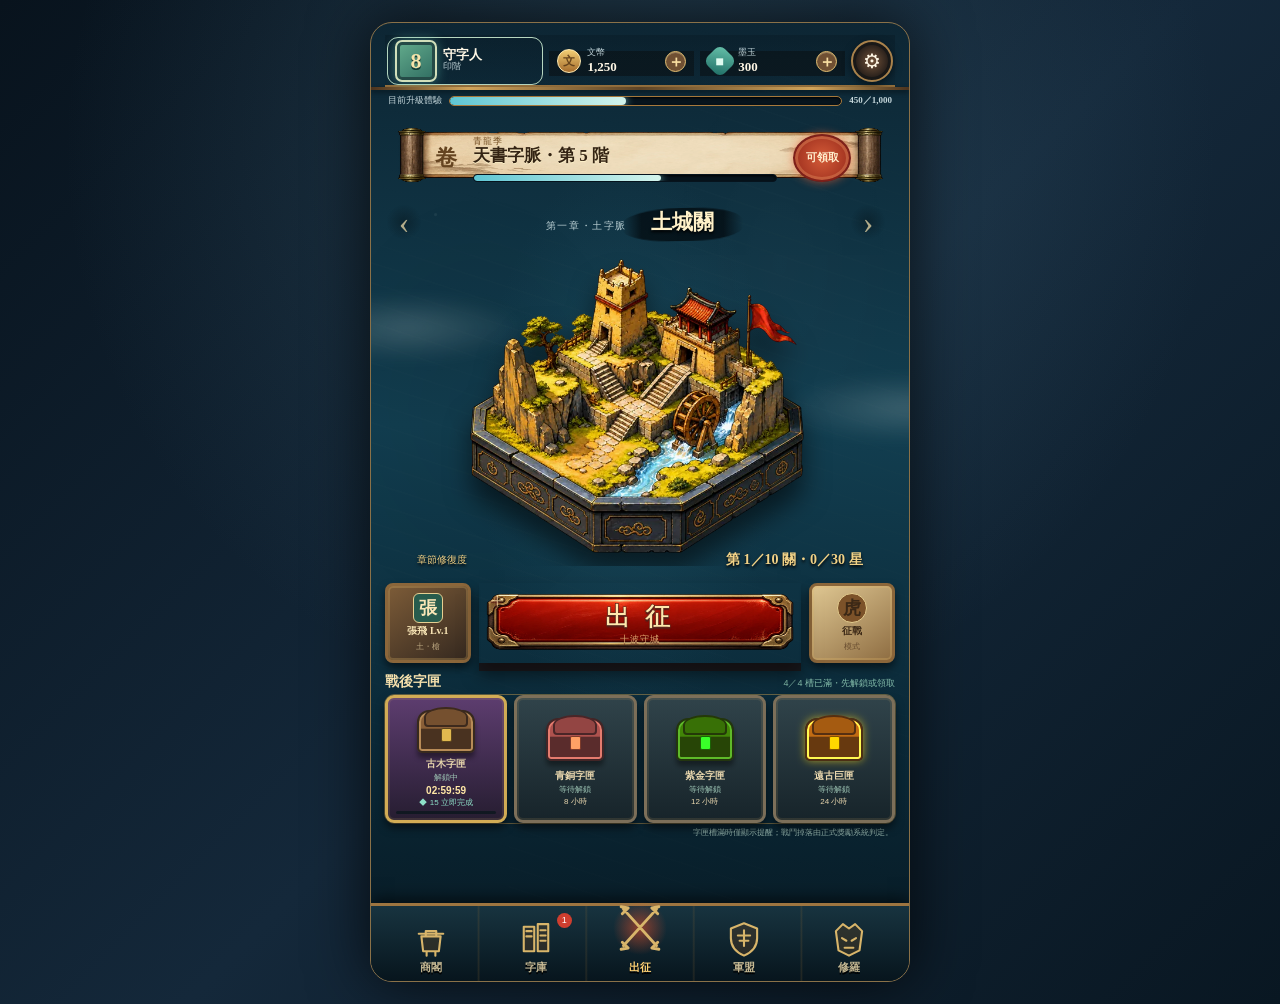
==== home-preview/index.html @ 7314c553 "feat: publish isolated mobile home preview" ====
<!doctype html>
<html lang="zh-Hant">
<head>
  <meta charset="utf-8">
  <meta name="viewport" content="width=device-width, initial-scale=1, viewport-fit=cover">
  <meta name="robots" content="noindex, nofollow, noarchive">
  <meta name="theme-color" content="#17293a">
  <meta name="description" content="《點墨成將》手機直式遊戲首頁互動原型">
  <title>點墨成將｜出征首頁</title>
  <link rel="stylesheet" href="styles.css">
</head>
<body>
  <main class="app-shell" aria-label="點墨成將遊戲首頁">
    <div class="ambient-cloud cloud-a" aria-hidden="true"></div>
    <div class="ambient-cloud cloud-b" aria-hidden="true"></div>

    <header class="topbar">
      <button class="level-seal" type="button" data-open="profile" aria-label="開啟守字人履歷">
        <span class="level-value">8</span>
        <span class="level-copy"><b>守字人</b><small>印階</small></span>
      </button>

      <button class="currency" type="button" data-open="coins" aria-label="查看文幣">
        <span class="currency-icon coin-icon">文</span>
        <span><small>文幣</small><b>1,250</b></span>
        <i>＋</i>
      </button>

      <button class="currency" type="button" data-open="jade" aria-label="查看墨玉">
        <span class="currency-icon jade-icon">◆</span>
        <span><small>墨玉</small><b id="jade-balance">300</b></span>
        <i>＋</i>
      </button>

      <button class="round-button" type="button" data-open="settings" aria-label="開啟系統選單"><span aria-hidden="true">⚙</span></button>
    </header>

    <section class="xp-row" aria-label="目前升級體驗">
      <span>目前升級體驗</span>
      <div class="xp-track"><i style="width:45%"></i></div>
      <b>450／1,000</b>
    </section>

    <button class="battle-pass" type="button" data-open="pass">
      <span class="scroll-mark">卷</span>
      <span class="pass-copy"><small>青龍季</small><b>天書字脈・第 5 階</b></span>
      <span class="pass-progress"><i style="width:62%"></i></span>
      <span class="claim-stamp">可領取</span>
    </button>

    <section class="stage-zone" aria-label="主線關卡選擇">
      <div class="stage-heading">
        <button class="stage-arrow" type="button" id="stage-prev" aria-label="上一章">‹</button>
        <div>
          <span id="chapter-kicker">第一章・土字脈</span>
          <h1 id="stage-name">土城關</h1>
        </div>
        <button class="stage-arrow" type="button" id="stage-next" aria-label="下一章">›</button>
      </div>

      <button class="diorama" id="stage-info" type="button" aria-label="查看土城關關卡情報">
        <span class="stage-lock" id="stage-lock" hidden>未解鎖</span>
        <span class="moon-glow" aria-hidden="true"></span>
        <span class="ink-sun" id="element-glyph" aria-hidden="true">土</span>
        <span class="mountain mountain-a" aria-hidden="true"></span>
        <span class="mountain mountain-b" aria-hidden="true"></span>
        <img class="diorama-art" id="stage-art" alt="" hidden>
        <span class="island" aria-hidden="true">
          <i class="island-top"></i>
          <i class="island-side"></i>
          <span class="castle">
            <i class="tower tower-left"></i>
            <i class="tower tower-right"></i>
            <i class="gatehouse"><em></em></i>
            <i class="flag"><em>城</em></i>
          </span>
          <span class="stage-feature" id="stage-feature">岳</span>
        </span>
        <span class="diorama-shadow" aria-hidden="true"></span>
      </button>

      <button class="stage-record" id="record-button" type="button" data-open="record">
        <span>章節修復度</span>
        <b id="stage-progress">第 1／10 關・0／30 星</b>
        <i>關卡情報</i>
      </button>
    </section>

    <section class="action-row" aria-label="出征操作">
      <button class="side-action deck-button" type="button" data-open="deck">
        <span class="hero-glyph" id="hero-glyph">張</span>
        <span><b id="hero-name">張飛 Lv.1</b><small id="hero-role">土・槍</small></span>
      </button>

      <button class="deploy-button" id="deploy-button" type="button">
        <span class="crossed-blades" aria-hidden="true">×</span>
        <b>出 征</b>
        <small>十波守城</small>
      </button>

      <button class="side-action mode-button" type="button" data-open="mode">
        <span class="tiger-mark">虎</span>
        <span><b id="mode-label">征戰</b><small>模式</small></span>
      </button>
    </section>

    <section class="reward-section" aria-labelledby="reward-title">
      <div class="section-title">
        <h2 id="reward-title">戰後字匣</h2>
        <span id="chest-capacity" role="status" aria-live="polite">4／4 槽・同時解鎖 1 匣</span>
      </div>
      <div class="chest-grid" id="chest-grid" aria-label="字匣解鎖佇列">
        <button class="chest-slot unlocking" type="button" data-chest-slot="0" aria-label="古木字匣，解鎖中">
          <span class="chest chest-wood"><i></i></span>
          <b>古木字匣</b>
          <small>解鎖中・3 小時</small>
        </button>
        <button class="chest-slot waiting" type="button" data-chest-slot="1" aria-label="青銅字匣，等待解鎖，需 8 小時">
          <span class="chest chest-bronze"><i></i></span>
          <b>青銅字匣</b>
          <small>等待解鎖・8 小時</small>
        </button>
        <button class="chest-slot waiting" type="button" data-chest-slot="2" aria-label="紫金字匣，等待解鎖，需 12 小時">
          <span class="chest chest-purple"><i></i></span>
          <b>紫金字匣</b>
          <small>等待解鎖・12 小時</small>
        </button>
        <button class="chest-slot waiting" type="button" data-chest-slot="3" aria-label="遠古巨匣，等待解鎖，需 24 小時">
          <span class="chest chest-ancient"><i></i></span>
          <b>遠古巨匣</b>
          <small>等待解鎖・24 小時</small>
        </button>
      </div>
      <p class="chest-rule-note">字匣槽滿時僅顯示提醒；戰鬥掉落由正式獎勵系統判定。</p>
    </section>

    <nav class="bottom-nav" aria-label="主要功能">
      <button type="button" data-tab="shop"><span class="nav-glyph" aria-hidden="true"><svg viewBox="0 0 48 48"><path d="M13 21h22l-2 17H15zM18 21v-6h12v6M10 18h28M19 38v5m10-5v5"/></svg></span><b>商閣</b></button>
      <button type="button" data-tab="collection"><span class="nav-glyph" aria-hidden="true"><svg viewBox="0 0 48 48"><path d="M10 10h12v28H10zM26 7h12v31H26zM13 15h6m-6 6h6m16-7h-6m6 6h-6m6 6h-6"/></svg></span><b>字庫</b><i>1</i></button>
      <button class="active" type="button" data-tab="home"><span class="nav-glyph" aria-hidden="true"><svg viewBox="0 0 48 48"><path d="M10 8l28 31M38 8L10 39M8 6l6 1-5 5m31-6l-6 1 5 5M8 42l6-1-5-5m31 6l-6-1 5-5"/></svg></span><b>出征</b></button>
      <button type="button" data-tab="clan"><span class="nav-glyph" aria-hidden="true"><svg viewBox="0 0 48 48"><path d="M24 6l15 6v11c0 10-6 16-15 20C15 39 9 33 9 23V12zM17 20h14M19 26h10M24 14v18"/></svg></span><b>軍盟</b></button>
      <button type="button" data-tab="trial"><span class="nav-glyph" aria-hidden="true"><svg viewBox="0 0 48 48"><path d="M9 15l8-8 7 5 7-5 8 8-3 22-12 6-12-6zM16 23l5 3m11-3l-5 3M19 34h10"/></svg></span><b>修羅</b></button>
    </nav>

    <div class="toast" id="toast" role="status" aria-live="polite"></div>
  </main>

  <div class="modal-backdrop" id="modal-backdrop" hidden>
    <section class="modal-sheet" role="dialog" aria-modal="true" aria-labelledby="modal-title">
      <button class="modal-close" id="modal-close" type="button" aria-label="關閉">×</button>
      <p class="modal-kicker" id="modal-kicker">章節情報</p>
      <h2 id="modal-title">土城關</h2>
      <div id="modal-content"></div>
      <button class="modal-primary" id="modal-primary" type="button">知道了</button>
    </section>
  </div>

  <script src="app.js"></script>
</body>
</html>
---- home-preview/styles.css ----
:root {
  color-scheme: dark;
  font-family: "Noto Serif TC", "Microsoft JhengHei", "PingFang TC", serif;
  --ink-950: #0c1720;
  --ink-900: #112434;
  --ink-800: #19384b;
  --ink-700: #24526a;
  --paper: #f1dfb6;
  --paper-deep: #d4b87c;
  --gold: #e5bd63;
  --gold-dark: #83602d;
  --cinnabar: #b5422d;
  --cinnabar-dark: #6f201b;
  --jade: #66b19d;
  --stage: #668d55;
  --stage-dark: #2f5945;
  --stage-glow: rgba(111, 181, 98, .38);
}

* { box-sizing: border-box; }

html, body { margin: 0; min-height: 100%; }

button { font: inherit; }

body {
  min-height: 100dvh;
  background:
    radial-gradient(circle at 50% 15%, rgba(69, 111, 133, .35), transparent 36rem),
    linear-gradient(135deg, #08131d, #14283a 52%, #091722);
  color: #fff7e5;
}

.app-shell {
  position: relative;
  width: min(100%, 540px);
  min-height: 100dvh;
  margin: 0 auto;
  padding: max(12px, env(safe-area-inset-top)) 14px calc(88px + env(safe-area-inset-bottom));
  overflow: hidden;
  isolation: isolate;
  background:
    linear-gradient(rgba(17, 40, 56, .92), rgba(19, 52, 67, .84) 38%, rgba(12, 29, 40, .96)),
    repeating-linear-gradient(135deg, transparent 0 22px, rgba(229, 189, 99, .025) 23px 24px);
  box-shadow: 0 0 60px #000b;
}

.app-shell::before {
  content: "";
  position: absolute;
  inset: 0;
  z-index: -2;
  opacity: .28;
  background-image: radial-gradient(circle, #d6e8e5 0 1px, transparent 1.6px);
  background-size: 36px 36px;
  mask-image: linear-gradient(to bottom, #000, transparent 72%);
}

.ambient-cloud {
  position: absolute;
  z-index: -1;
  width: 250px;
  height: 70px;
  border-radius: 50%;
  background: radial-gradient(ellipse, rgba(225, 239, 234, .2), transparent 68%);
  filter: blur(8px);
  animation: cloud-drift 9s ease-in-out infinite alternate;
  pointer-events: none;
}

.cloud-a { top: 270px; left: -90px; }
.cloud-b { top: 350px; right: -120px; animation-delay: -4s; }

.topbar {
  display: grid;
  grid-template-columns: 1.08fr 1fr 1fr 42px;
  gap: 6px;
  align-items: center;
}

.topbar button,
.battle-pass,
.stage-arrow,
.diorama,
.stage-record,
.side-action,
.deploy-button,
.chest-slot,
.bottom-nav button {
  border: 0;
  color: inherit;
  cursor: pointer;
  -webkit-tap-highlight-color: transparent;
}

.level-seal,
.currency {
  min-width: 0;
  height: 48px;
  padding: 4px 7px;
  border: 1px solid rgba(229, 189, 99, .35) !important;
  border-radius: 11px;
  display: flex;
  align-items: center;
  gap: 6px;
  background: linear-gradient(#203b4b, #0d202d);
  box-shadow: inset 0 1px #ffffff25, 0 3px 8px #0006;
}

.level-value {
  display: grid;
  place-items: center;
  width: 36px;
  height: 36px;
  flex: none;
  border: 2px solid #9ed5c3;
  border-radius: 7px;
  color: #fff3c5;
  font-size: 22px;
  font-weight: 900;
  background: linear-gradient(145deg, #4b9c8b, #1d5e5d);
  text-shadow: 0 2px #173c35;
  box-shadow: inset 0 0 0 2px #173f3d, 0 0 12px #61b5a677;
}

.level-copy,
.currency > span:not(.currency-icon) { min-width: 0; text-align: left; line-height: 1.05; }
.level-copy b, .currency b { display: block; font-size: 13px; white-space: nowrap; }
.level-copy small, .currency small { display: block; margin-bottom: 2px; color: #bdd0d5; font-size: 9px; }

.currency-icon {
  display: grid;
  place-items: center;
  width: 24px;
  height: 24px;
  flex: none;
  border-radius: 50%;
  font-size: 12px;
  font-weight: 900;
}

.coin-icon { color: #68451d; background: linear-gradient(#f2ce74, #a56c2c); border: 1px solid #ffeab1; }
.jade-icon { color: #dffbf0; background: linear-gradient(145deg, #69c4ad, #1c6b63); transform: rotate(45deg); border-radius: 7px; }
.currency i { margin-left: auto; color: #f8d682; font-style: normal; font-weight: 900; }

.round-button {
  width: 42px;
  height: 42px;
  border: 2px solid #a9824b !important;
  border-radius: 50%;
  color: #ead39b;
  background: linear-gradient(#3c3028, #191817);
  box-shadow: inset 0 0 0 3px #191817, 0 3px 8px #0008;
}

.xp-row {
  display: grid;
  grid-template-columns: auto 1fr auto;
  gap: 7px;
  align-items: center;
  margin: 6px 3px 8px;
  color: #c5d7db;
  font-size: 9px;
}

.xp-track,
.pass-progress {
  height: 8px;
  overflow: hidden;
  border: 1px solid #06131d;
  border-radius: 999px;
  background: #07141d;
  box-shadow: inset 0 1px 3px #000;
}

.xp-track i,
.pass-progress i {
  display: block;
  height: 100%;
  border-radius: inherit;
  background: linear-gradient(90deg, #5fc6d4, #d3f4ec);
  box-shadow: 0 0 8px #85dbe2;
}

.battle-pass {
  position: relative;
  width: 100%;
  height: 58px;
  padding: 8px 14px 8px 11px;
  display: grid;
  grid-template-columns: 35px 1fr 62px;
  grid-template-rows: 1fr 9px;
  gap: 3px 8px;
  align-items: center;
  border: 2px solid #7b5b2f;
  border-radius: 5px;
  color: #342414;
  text-align: left;
  background:
    linear-gradient(90deg, #b9985b14, transparent 40%, #8d562714),
    linear-gradient(#f5e5b8, #cfa96b);
  box-shadow: inset 0 0 0 2px #fff4c760, 0 5px 10px #0007;
}

.battle-pass::before,
.battle-pass::after {
  content: "";
  position: absolute;
  top: -6px;
  bottom: -6px;
  width: 9px;
  border: 2px solid #805b2f;
  border-radius: 5px;
  background: linear-gradient(90deg, #9a713f, #e0bd78, #6f4828);
}

.battle-pass::before { left: -4px; }
.battle-pass::after { right: -4px; }
.scroll-mark { grid-row: 1 / 3; font-size: 26px; font-weight: 900; }
.pass-copy { line-height: 1.05; }
.pass-copy small { display: block; color: #765226; font-size: 9px; letter-spacing: .12em; }
.pass-copy b { font-size: 16px; }
.pass-progress { grid-column: 2; width: 100%; }

.claim-stamp {
  grid-column: 3;
  grid-row: 1 / 3;
  display: grid;
  place-items: center;
  width: 54px;
  height: 42px;
  justify-self: end;
  border: 2px solid #7e2019;
  border-radius: 50%;
  color: #fff0cf;
  font-size: 11px;
  font-weight: 900;
  background: radial-gradient(circle, #d45b38, #932719);
  box-shadow: inset 0 0 0 3px #f0a26d55, 0 0 10px #e25e35aa;
  animation: breathe 1.6s ease-in-out infinite;
}

.stage-zone { padding-top: 12px; }

.stage-heading {
  position: relative;
  z-index: 3;
  display: grid;
  grid-template-columns: 46px 1fr 46px;
  align-items: center;
  text-align: center;
}

.stage-heading span {
  color: #b9ced2;
  font-family: "Microsoft JhengHei", sans-serif;
  font-size: 10px;
  letter-spacing: .16em;
}

.stage-heading h1 { margin: 1px 0 0; color: #fff0c8; font-size: 24px; text-shadow: 0 2px 3px #000; }

.stage-arrow {
  width: 38px;
  height: 38px;
  border: 1px solid #76919b;
  border-radius: 50%;
  color: #f2dba6;
  font-size: 32px;
  line-height: 1;
  background: #102532c9;
  box-shadow: inset 0 1px #ffffff24;
}

.diorama {
  position: relative;
  display: block;
  width: 100%;
  height: 292px;
  padding: 0;
  overflow: hidden;
  background: transparent;
  perspective: 700px;
}

.moon-glow {
  position: absolute;
  top: 25px;
  left: 50%;
  width: 220px;
  height: 190px;
  transform: translateX(-50%);
  border-radius: 50%;
  background: radial-gradient(circle, var(--stage-glow), transparent 67%);
  filter: blur(2px);
  transition: background .35s;
}

.ink-sun {
  position: absolute;
  z-index: 0;
  top: 41px;
  left: calc(50% - 108px);
  display: grid;
  place-items: center;
  width: 54px;
  height: 54px;
  border: 1px solid #f4deaa55;
  border-radius: 50%;
  color: #fff1c9;
  font-size: 26px;
  background: radial-gradient(circle, color-mix(in srgb, var(--stage), white 20%), var(--stage-dark));
  box-shadow: 0 0 20px var(--stage-glow), inset 0 0 12px #0007;
  transition: background .35s;
}

.mountain {
  position: absolute;
  top: 93px;
  width: 110px;
  height: 100px;
  opacity: .35;
  background: linear-gradient(135deg, #b5c5bd, #305264 60%);
  clip-path: polygon(0 100%, 32% 34%, 48% 59%, 65% 0, 100% 100%);
}
.mountain-a { left: 12px; }
.mountain-b { right: 8px; transform: scaleX(-1); }

.island {
  position: absolute;
  z-index: 2;
  top: 80px;
  left: 50%;
  width: 290px;
  height: 180px;
  transform: translateX(-50%) rotateX(4deg);
  filter: drop-shadow(0 20px 15px #0008);
  transition: filter .35s;
}

.island-top,
.island-side {
  position: absolute;
  inset: 25px 8px 35px;
  display: block;
  clip-path: polygon(15% 25%, 42% 4%, 82% 18%, 100% 48%, 80% 81%, 42% 100%, 4% 73%, 0 42%);
}

.island-top {
  z-index: 2;
  background:
    radial-gradient(circle at 65% 35%, #e4d098 0 6%, transparent 7%),
    radial-gradient(circle at 37% 58%, #d7c68c 0 10%, transparent 11%),
    linear-gradient(145deg, color-mix(in srgb, var(--stage), #d1c17f 45%), var(--stage-dark));
  box-shadow: inset 0 0 0 3px #f5dfaa33;
  transition: background .35s;
}

.island-side {
  z-index: 1;
  top: 44px;
  transform: translateY(25px);
  background: linear-gradient(#4d5146, #151f26 70%);
  box-shadow: inset 0 -10px 18px #0008;
}

.castle {
  position: absolute;
  z-index: 4;
  top: 52px;
  left: 50%;
  width: 126px;
  height: 90px;
  transform: translateX(-50%);
}

.tower,
.gatehouse {
  position: absolute;
  bottom: 8px;
  width: 34px;
  height: 55px;
  border: 2px solid #313b37;
  background: linear-gradient(90deg, #968d72, #c9bd96 55%, #706d5d);
  box-shadow: 0 4px 5px #0007;
}

.tower::before,
.gatehouse::before {
  content: "";
  position: absolute;
  left: -6px;
  right: -6px;
  top: -12px;
  height: 16px;
  clip-path: polygon(0 65%, 10% 65%, 10% 28%, 26% 28%, 26% 62%, 42% 62%, 42% 20%, 58% 20%, 58% 62%, 74% 62%, 74% 28%, 90% 28%, 90% 65%, 100% 65%, 100% 100%, 0 100%);
  background: #77705c;
  border-bottom: 2px solid #383b34;
}

.tower-left { left: 2px; }
.tower-right { right: 2px; }
.gatehouse { left: 42px; width: 44px; height: 45px; }
.gatehouse em { position: absolute; left: 14px; bottom: 0; width: 15px; height: 22px; border-radius: 9px 9px 0 0; background: #27302d; }

.flag {
  position: absolute;
  z-index: 5;
  top: 0;
  right: 8px;
  width: 3px;
  height: 58px;
  background: #40291d;
}

.flag em {
  position: absolute;
  top: 3px;
  left: 3px;
  display: grid;
  place-items: center;
  width: 39px;
  height: 26px;
  clip-path: polygon(0 0, 100% 12%, 84% 50%, 100% 88%, 0 100%);
  color: #ffe3af;
  font-size: 13px;
  font-style: normal;
  font-weight: 900;
  background: #a52f25;
  animation: flag-wave 2.2s ease-in-out infinite alternate;
  transform-origin: left center;
}

.stage-feature {
  position: absolute;
  z-index: 5;
  left: 44px;
  bottom: 36px;
  display: grid;
  place-items: center;
  width: 42px;
  height: 42px;
  border: 2px solid #e8d7a744;
  border-radius: 50%;
  color: #fff3cd;
  font-size: 20px;
  font-weight: 900;
  background: var(--stage-dark);
  box-shadow: 0 0 16px var(--stage-glow);
}

.diorama-shadow {
  position: absolute;
  z-index: 1;
  bottom: 20px;
  left: 50%;
  width: 250px;
  height: 40px;
  transform: translateX(-50%);
  border-radius: 50%;
  background: #02090d88;
  filter: blur(8px);
}

.stage-lock {
  position: absolute;
  z-index: 8;
  top: 48px;
  right: 22px;
  padding: 5px 10px;
  border: 1px solid #df9e72;
  border-radius: 999px;
  color: #ffe3ca;
  font-size: 10px;
  font-weight: 900;
  background: #5e241fcf;
}

.stage-record {
  position: relative;
  z-index: 4;
  width: 82%;
  min-height: 43px;
  margin: -25px auto 0;
  padding: 5px 12px;
  display: grid;
  grid-template-columns: auto auto;
  align-items: center;
  border: 1px solid #876a42;
  border-radius: 8px;
  color: #f7e2b0;
  background: linear-gradient(#243f4c, #112630);
  box-shadow: inset 0 1px #ffffff22, 0 4px 8px #0008;
}

.stage-record span { color: #a9c1c8; font-size: 9px; text-align: left; }
.stage-record b { font-size: 14px; text-align: right; }
.stage-record i { grid-column: 1 / 3; color: #d9b568; font-size: 9px; font-style: normal; }

.action-row {
  display: grid;
  grid-template-columns: 82px 1fr 82px;
  gap: 8px;
  align-items: stretch;
  margin-top: 12px;
}

.side-action {
  min-width: 0;
  min-height: 70px;
  padding: 6px;
  display: flex;
  flex-direction: column;
  align-items: center;
  justify-content: center;
  gap: 3px;
  border: 2px solid #8b663a;
  border-radius: 8px;
  color: #f9e6b6;
  background: linear-gradient(145deg, #634a2e, #201b18);
  box-shadow: inset 0 0 0 2px #e7bd6840, 0 5px 8px #0008;
}

.side-action > span:last-child { min-width: 0; line-height: 1.05; }
.side-action b { display: block; max-width: 72px; overflow: hidden; font-size: 10px; text-overflow: ellipsis; white-space: nowrap; }
.side-action small { color: #bea982; font-size: 8px; }
.hero-glyph, .tiger-mark { display: grid; place-items: center; width: 30px; height: 30px; border: 1px solid #e6cf91; border-radius: 6px; background: #285c4d; font-size: 18px; font-weight: 900; }
.tiger-mark { border-radius: 50%; background: #7c5229; }

.deploy-button {
  position: relative;
  min-height: 72px;
  border: 3px solid #8a351f;
  border-radius: 13px;
  color: #ffe3a1;
  background:
    radial-gradient(circle at 50% 20%, #e87448, transparent 42%),
    linear-gradient(#bd4d34, #84281f);
  box-shadow: inset 0 0 0 2px #f0b16e, inset 0 -8px #691d19, 0 7px 0 #401a17, 0 9px 13px #0009;
  text-shadow: 0 2px 1px #581b16;
  transition: transform .08s, box-shadow .08s;
}

.deploy-button:active { transform: translateY(5px); box-shadow: inset 0 0 0 2px #f0b16e, inset 0 -4px #691d19, 0 2px 0 #401a17; }
.deploy-button b { display: block; font-size: 24px; letter-spacing: .18em; }
.deploy-button small { display: block; color: #ffd18a; font-size: 9px; letter-spacing: .12em; }
.crossed-blades { position: absolute; top: 5px; left: 12px; color: #ffe6b3aa; font-size: 22px; transform: rotate(45deg); }

.reward-section { margin-top: 14px; }
.section-title { display: flex; align-items: baseline; justify-content: space-between; margin-bottom: 7px; }
.section-title h2 { margin: 0; color: #f5e0ac; font-size: 14px; }
.section-title span { color: #82baa8; font-family: "Microsoft JhengHei", sans-serif; font-size: 9px; }

.chest-grid { display: grid; grid-template-columns: repeat(4, 1fr); gap: 7px; }

.chest-slot {
  position: relative;
  min-width: 0;
  min-height: 104px;
  padding: 8px 3px 6px;
  overflow: hidden;
  border: 2px solid #66523b;
  border-radius: 9px;
  color: #e9d7ae;
  background: linear-gradient(#25343a, #121c21);
  box-shadow: inset 0 0 0 2px #ffffff0a, 0 3px 8px #0008;
}

.chest-slot.ready { border-color: #4a9672; background: linear-gradient(#295d47, #173228); }
.chest-slot.unlocking { border-color: #d2ac55; background: linear-gradient(#5d3d6f, #261d31); }
.chest-slot.waiting { border-color: #786650; background: linear-gradient(#303d43, #171f24); }
.chest-slot.empty { background: linear-gradient(#443a31, #1a1816); }
.chest-slot b, .chest-slot small { display: block; overflow: hidden; text-overflow: ellipsis; white-space: nowrap; }
.chest-slot b { margin-top: 4px; font-size: 10px; }
.chest-slot small { margin-top: 2px; color: #9fc7b6; font-size: 8px; }
.chest-slot:focus-visible { outline: 3px solid #fff0a7; outline-offset: 2px; }

.chest-state { line-height: 1.2; }
.chest-duration,
.chest-action,
.chest-countdown,
.chest-cost {
  display: block;
  margin-top: 2px;
  overflow: hidden;
  font-family: "Microsoft JhengHei", sans-serif;
  font-size: 8px;
  line-height: 1.15;
  text-overflow: ellipsis;
  white-space: nowrap;
}
.chest-countdown { color: #ffe7a6; font-size: 10px; font-variant-numeric: tabular-nums; font-weight: 900; }
.chest-cost { color: #8ee0c8; }
.chest-action { color: #ffe08b; font-weight: 900; }
.chest-timer-track { display: block; height: 3px; margin: 4px 5px 0; overflow: hidden; border-radius: 99px; background: #08151bb8; }
.chest-timer-track i { display: block; height: 100%; border-radius: inherit; background: linear-gradient(90deg, #6fbba2, #f0c96e); }
.chest-rule-note { margin: 5px 2px 0; color: #91afa7; font: 8px/1.35 "Microsoft JhengHei", sans-serif; text-align: right; }
.chest-grid.is-full { border-radius: 10px; box-shadow: 0 0 0 1px rgba(225, 173, 82, .42); }

.chest {
  position: relative;
  display: block;
  width: 47px;
  height: 35px;
  margin: 4px auto 8px;
  border: 2px solid #37291e;
  border-radius: 12px 12px 5px 5px;
  background: linear-gradient(#8a5f37 0 42%, #493220 43%);
  box-shadow: inset 0 0 0 2px #b78b57, 0 5px 5px #0006;
}
.chest::before { content: ""; position: absolute; left: 5px; right: 5px; top: -5px; height: 16px; border: 2px solid #3d2a1d; border-radius: 50% 50% 4px 4px; background: #75502f; }
.chest i { position: absolute; z-index: 2; left: 18px; top: 13px; width: 11px; height: 14px; border: 1px solid #5d461e; border-radius: 2px; background: #e1b94f; }
.chest-bronze { filter: hue-rotate(326deg) saturate(1.3); }
.chest-purple { filter: hue-rotate(62deg) saturate(1.75) brightness(1.08); }
.chest-ancient { filter: sepia(.25) saturate(2.15) brightness(1.12); box-shadow: inset 0 0 0 2px #ecd58a, 0 0 9px #dfbd6199; }
.ready .chest { animation: chest-bob 2s ease-in-out infinite; }
.empty-rune { display: grid; place-items: center; width: 48px; height: 48px; margin: 0 auto 3px; border: 1px dashed #655e51; border-radius: 10px; color: #756f64; font-size: 22px; }

.bottom-nav {
  position: absolute;
  z-index: 20;
  left: 0;
  right: 0;
  bottom: 0;
  height: calc(72px + env(safe-area-inset-bottom));
  padding: 5px 8px env(safe-area-inset-bottom);
  display: grid;
  grid-template-columns: repeat(5, 1fr);
  border-top: 2px solid #8a6838;
  background: linear-gradient(#152a35f5, #09151efc);
  box-shadow: 0 -4px 15px #0009;
}

.bottom-nav button { position: relative; min-width: 0; padding: 4px 2px; color: #c5b994; background: transparent; }
.bottom-nav span { display: grid; place-items: center; width: 30px; height: 30px; margin: 0 auto 2px; border: 1px solid #6d644f; border-radius: 50%; font-size: 15px; font-weight: 900; }
.bottom-nav b { display: block; font-size: 10px; }
.bottom-nav button.active { color: #ffd274; }
.bottom-nav button.active span { transform: translateY(-8px) scale(1.25); border-color: #edbb59; background: #8e2f22; box-shadow: 0 0 18px #df583c; }
.bottom-nav i { position: absolute; top: 2px; right: 16px; display: grid; place-items: center; width: 15px; height: 15px; border-radius: 50%; color: white; font: 9px/1 sans-serif; background: #ce3e2f; }

.toast {
  position: fixed;
  z-index: 50;
  left: 50%;
  bottom: 92px;
  width: min(calc(100% - 40px), 420px);
  padding: 10px 15px;
  border: 1px solid #b49154;
  border-radius: 999px;
  opacity: 0;
  color: #fff2d0;
  text-align: center;
  font-family: "Microsoft JhengHei", sans-serif;
  font-size: 12px;
  background: #0c1a22ed;
  box-shadow: 0 6px 18px #0009;
  pointer-events: none;
  transform: translate(-50%, 10px);
  transition: opacity .18s, transform .18s;
}
.toast.show { opacity: 1; transform: translate(-50%, 0); }

.modal-backdrop {
  position: fixed;
  z-index: 100;
  inset: 0;
  display: flex;
  align-items: flex-end;
  justify-content: center;
  padding: 18px;
  background: #02080dbd;
  backdrop-filter: blur(5px);
}
.modal-backdrop[hidden] { display: none; }

.modal-sheet {
  position: relative;
  width: min(100%, 510px);
  max-height: 82dvh;
  padding: 22px 20px 18px;
  overflow: auto;
  border: 2px solid #8e6b3d;
  border-radius: 20px 20px 12px 12px;
  color: #302315;
  background:
    linear-gradient(90deg, transparent, #ffffff24 48%, transparent),
    linear-gradient(#f3dfae, #c9a86c);
  box-shadow: inset 0 0 0 3px #fff0c75e, 0 15px 40px #000d;
}
.modal-close { position: absolute; top: 10px; right: 12px; width: 34px; height: 34px; border: 1px solid #8b6338; border-radius: 50%; color: #51361f; font-size: 22px; background: #e1c68e; cursor: pointer; }
.modal-kicker { margin: 0 0 2px; color: #8a2d24; font-size: 10px; font-weight: 900; letter-spacing: .16em; }
.modal-sheet h2 { margin: 0 0 14px; font-size: 26px; }
.modal-sheet p { font-family: "Microsoft JhengHei", sans-serif; font-size: 13px; line-height: 1.65; }
.modal-sheet ul { margin: 10px 0 16px; padding-left: 20px; font-family: "Microsoft JhengHei", sans-serif; font-size: 13px; line-height: 1.8; }
.info-grid { display: grid; grid-template-columns: repeat(2, 1fr); gap: 8px; }
.info-card { padding: 10px; border: 1px solid #896838; border-radius: 8px; background: #fff5dc70; }
.info-card small, .info-card b { display: block; }
.info-card small { color: #785c39; font-size: 9px; }
.info-card b { margin-top: 3px; font-size: 14px; }
.mode-list, .deck-list { display: grid; gap: 8px; }
.mode-option, .deck-option { width: 100%; padding: 11px; border: 1px solid #876331; border-radius: 8px; color: #352516; text-align: left; background: #fff5d5a3; cursor: pointer; }
.mode-option b, .deck-option b { display: block; }
.mode-option small, .deck-option small { color: #765c3b; }
.mode-option[disabled] { opacity: .5; cursor: not-allowed; }
.modal-primary { width: 100%; min-height: 44px; margin-top: 14px; border: 2px solid #71231b; border-radius: 9px; color: #fff0cb; font-weight: 900; background: linear-gradient(#bc4d34, #81271e); box-shadow: inset 0 0 0 2px #e89d68; cursor: pointer; }

@keyframes breathe { 50% { transform: scale(1.05); box-shadow: inset 0 0 0 3px #f0a26d88, 0 0 16px #e25e35dd; } }
@keyframes chest-bob { 50% { transform: translateY(-4px); } }
@keyframes cloud-drift { to { transform: translateX(36px) scale(1.1); } }
@keyframes flag-wave { to { transform: skewY(4deg) scaleX(.92); } }

@media (max-width: 390px) {
  .app-shell { padding-left: 9px; padding-right: 9px; }
  .topbar { grid-template-columns: 1fr 1fr 1fr 38px; gap: 4px; }
  .level-copy { display: none; }
  .level-seal { justify-content: center; }
  .currency { padding-inline: 5px; }
  .currency-icon { display: none; }
  .diorama { height: 270px; }
  .island { transform: translateX(-50%) scale(.9); }
  .stage-record { margin-top: -30px; }
}

@media (min-width: 541px) {
  body { padding: 22px 0; }
  .app-shell { min-height: 960px; border: 1px solid #8a7148; border-radius: 22px; }
}

@media (prefers-reduced-motion: reduce) {
  *, *::before, *::after { animation-duration: .01ms !important; animation-iteration-count: 1 !important; scroll-behavior: auto !important; }
}

/* v0.3：依首頁模擬圖重建的材質化元件層 */
.app-shell {
  background:
    radial-gradient(ellipse at 48% 44%, rgba(41, 104, 123, .28), transparent 38%),
    radial-gradient(circle at 12% 20%, rgba(204, 225, 216, .07) 0 1px, transparent 2px),
    radial-gradient(circle at 78% 64%, rgba(0, 0, 0, .16) 0 2px, transparent 3px),
    linear-gradient(180deg, #0d2634 0%, #123e50 42%, #0b2a39 72%, #071923 100%);
}

.app-shell::before {
  opacity: .38;
  background:
    repeating-linear-gradient(18deg, transparent 0 17px, rgba(226, 210, 169, .025) 18px 19px),
    radial-gradient(ellipse at 20% 40%, rgba(0, 0, 0, .16), transparent 27%),
    radial-gradient(ellipse at 76% 25%, rgba(255, 255, 255, .04), transparent 24%);
  background-size: auto;
  mask-image: none;
}

.topbar {
  position: relative;
  padding: 2px 2px 0;
  border-bottom: 2px solid #9b7540;
  background: linear-gradient(180deg, rgba(7, 20, 29, .32), rgba(6, 19, 28, .08));
}

.topbar::after {
  content: "";
  position: absolute;
  left: -14px;
  right: -14px;
  bottom: -5px;
  height: 3px;
  background: linear-gradient(90deg, #4a331e, #d0a35a 18%, #5d4427 50%, #d0a35a 82%, #4a331e);
  box-shadow: 0 2px 5px #0008;
}

.level-seal {
  border-color: #b7d7c0 !important;
  background: transparent;
  box-shadow: none;
}

.level-value {
  width: 42px;
  height: 42px;
  border: 2px solid #d1dfba;
  color: #f6e4aa;
  background: linear-gradient(145deg, #64ad8d, #2f6c61);
  box-shadow: inset 0 0 0 3px #254b47, 0 0 12px #62c7b477;
}

.currency {
  border-color: transparent !important;
  border-radius: 4px;
  background: linear-gradient(180deg, transparent 0 28%, rgba(9, 17, 21, .62) 29% 82%, transparent 83%);
  box-shadow: none;
}

.currency i {
  display: grid;
  place-items: center;
  width: 21px;
  height: 21px;
  border: 1px solid #e2be72;
  border-radius: 50%;
  color: #f9dea1;
  background: #705033;
  box-shadow: inset 0 1px #fff4c84d;
}

.round-button { font-size: 20px; background: radial-gradient(circle, #73533a, #241d19 65%); }

.xp-row { margin-top: 7px; }
.xp-track { height: 10px; border-color: #a87a3c; }

.battle-pass {
  width: calc(100% - 8px);
  height: 82px;
  margin-inline: auto;
  padding: 17px 40px 14px 46px;
  grid-template-columns: 30px 1fr 66px;
  grid-template-rows: 1fr 10px;
  border: 0;
  border-radius: 0;
  background: url("assets/ui/home/pass_scroll_empty_v2.webp") center / 100% 100% no-repeat;
  box-shadow: none;
}

.battle-pass::before,
.battle-pass::after { display: none; }
.scroll-mark { color: #654421; font-size: 22px; }
.pass-copy b { font-size: 17px; text-shadow: 0 1px #fff3cb; }
.claim-stamp { width: 58px; height: 48px; }

.stage-zone { padding-top: 4px; }
.stage-heading { margin-top: 2px; }
.stage-heading h1 {
  position: relative;
  display: inline-block;
  padding: 4px 20px 5px;
  color: #fff1c8;
  font-size: 21px;
}
.stage-heading h1::before {
  content: "";
  position: absolute;
  z-index: -1;
  inset: 4px -9px 0;
  border-radius: 48% 40% 42% 38%;
  background: linear-gradient(90deg, transparent, rgba(4, 15, 21, .86) 16% 84%, transparent);
  filter: blur(.3px);
  transform: rotate(-1deg);
}

.stage-arrow {
  border-color: transparent;
  opacity: .72;
  background: radial-gradient(circle, rgba(8, 25, 33, .78), transparent 68%);
  box-shadow: none;
}

.diorama { height: 325px; }
.diorama-art {
  position: absolute;
  z-index: 4;
  top: 50%;
  left: 50%;
  width: min(118%, 540px);
  height: auto;
  object-fit: contain;
  transform: translate(-50%, -50%);
  filter: drop-shadow(0 18px 13px rgba(0, 0, 0, .55));
}
.diorama.has-stage-art .island,
.diorama.has-stage-art .mountain,
.diorama.has-stage-art .moon-glow,
.diorama.has-stage-art .ink-sun,
.diorama.has-stage-art .diorama-shadow { display: none; }

.stage-record {
  width: 92%;
  min-height: 32px;
  margin-top: -22px;
  padding: 2px 12px;
  border: 0;
  color: #f1d287;
  background: transparent;
  box-shadow: none;
  text-shadow: 0 2px 3px #000;
}
.stage-record span { color: #f1d287; font-size: 10px; }
.stage-record b { font-size: 14px; }
.stage-record i { display: none; }

.action-row { grid-template-columns: 86px 1fr 86px; margin-top: 7px; }
.side-action { min-height: 78px; border-width: 3px; }
.deck-button { background: linear-gradient(145deg, #7d5c38, #34281f); }
.mode-button { color: #3b2816; background: linear-gradient(145deg, #dfc792, #8e6d42); }
.mode-button small { color: #684d30; }

.deploy-button {
  min-height: 80px;
  border: 0;
  border-radius: 0;
  background: url("assets/ui/home/button_deploy_empty_v1.webp") center / 100% 100% no-repeat;
  box-shadow: 0 8px 0 rgba(28, 11, 9, .6), 0 11px 16px #0008;
}
.deploy-button:active { transform: translateY(5px); box-shadow: 0 3px 0 rgba(28, 11, 9, .6), 0 6px 10px #0007; }
.deploy-button b { font-size: 25px; color: #ffe7ad; -webkit-text-stroke: .5px #3e170f; }
.deploy-button small { opacity: .8; }

.section-title { margin-bottom: 4px; }
.reward-section { margin-top: 10px; }
.chest-slot { min-height: 126px; border-width: 3px; box-shadow: inset 0 0 0 2px #d2a96822, 0 5px 8px #0008; }
.chest-slot.ready { border-color: #b49555; background: linear-gradient(#30674e, #142f27); }
.chest-slot.unlocking { border-color: #d2ac55; background: linear-gradient(#5d3d6f, #261d31); }
.chest-slot.waiting { border-color: #7c6f59; background: linear-gradient(#30434a, #17242a); }
.chest-slot.empty { background: linear-gradient(#443a31, #1a1816); }
.chest { width: 58px; height: 43px; }
.chest i { left: 22px; top: 16px; }
.chest-slot.unlocking .chest { margin-bottom: 4px; }

.bottom-nav {
  height: calc(78px + env(safe-area-inset-bottom));
  border-top: 3px solid #9e7540;
  background:
    linear-gradient(90deg, transparent 19.7%, #8c693533 20%, transparent 20.3% 39.7%, #8c693533 40%, transparent 40.3% 59.7%, #8c693533 60%, transparent 60.3% 79.7%, #8c693533 80%, transparent 80.3%),
    linear-gradient(#183440fa, #07151dfd);
}
.bottom-nav span.nav-glyph {
  width: 42px;
  height: 42px;
  border: 0;
  border-radius: 0;
  color: #d8b56a;
  background: transparent;
}
.nav-glyph svg { width: 100%; height: 100%; fill: rgba(96, 67, 33, .35); stroke: currentColor; stroke-width: 2.4; stroke-linecap: round; stroke-linejoin: round; }
.bottom-nav button.active span.nav-glyph {
  transform: translateY(-11px) scale(1.35);
  border: 0;
  background: radial-gradient(circle, rgba(210, 76, 42, .64), transparent 67%);
  box-shadow: none;
}
.bottom-nav b { margin-top: -2px; font-size: 11px; text-shadow: 0 2px #000; }

@media (max-width: 390px) {
  .battle-pass { height: 76px; padding-inline: 39px; }
  .diorama { height: 294px; }
  .diorama-art { top: 50%; width: 118%; height: auto; }
  .action-row { grid-template-columns: 78px 1fr 78px; gap: 6px; }
  .deploy-button b { font-size: 22px; }
}
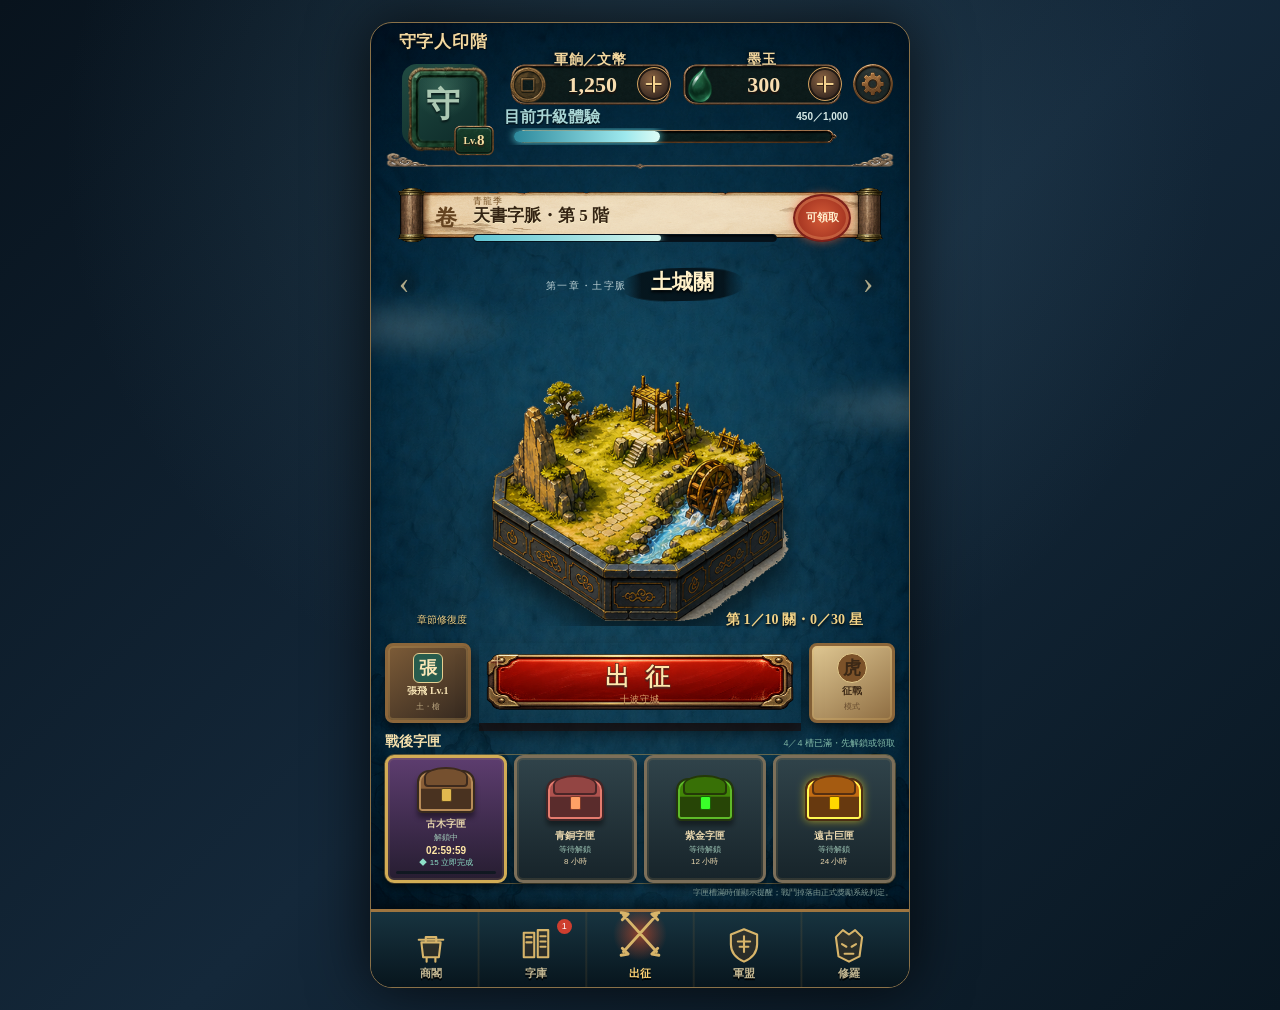
==== commit 5f9c704f: "feat: integrate P0 home HUD assets" ====
--- a/home-preview/index.html
+++ b/home-preview/index.html
@@ -3,7 +3,6 @@
 <head>
   <meta charset="utf-8">
   <meta name="viewport" content="width=device-width, initial-scale=1, viewport-fit=cover">
-  <meta name="robots" content="noindex, nofollow, noarchive">
   <meta name="theme-color" content="#17293a">
   <meta name="description" content="《點墨成將》手機直式遊戲首頁互動原型">
   <title>點墨成將｜出征首頁</title>
@@ -14,31 +13,37 @@
     <div class="ambient-cloud cloud-a" aria-hidden="true"></div>
     <div class="ambient-cloud cloud-b" aria-hidden="true"></div>
 
-    <header class="topbar">
-      <button class="level-seal" type="button" data-open="profile" aria-label="開啟守字人履歷">
-        <span class="level-value">8</span>
-        <span class="level-copy"><b>守字人</b><small>印階</small></span>
-      </button>
+    <section class="top-hud" aria-label="守字人資源與印階">
+      <header class="topbar">
+        <button class="level-seal" type="button" data-open="profile" aria-label="開啟守字人履歷">
+          <span class="level-copy"><b>守字人印階</b></span>
+          <span class="avatar-stack" aria-hidden="true">
+            <span class="portrait-layer" id="player-portrait"><span>守</span></span>
+            <span class="avatar-frame"></span>
+            <span class="level-value"><small>Lv.</small><b id="player-level">8</b></span>
+          </span>
+        </button>
 
-      <button class="currency" type="button" data-open="coins" aria-label="查看文幣">
-        <span class="currency-icon coin-icon">文</span>
-        <span><small>文幣</small><b>1,250</b></span>
-        <i>＋</i>
-      </button>
+        <button class="currency" type="button" data-open="coins" aria-label="查看軍餉文幣">
+          <span class="currency-icon coin-icon" aria-hidden="true"></span>
+          <span class="currency-value"><small>軍餉／文幣</small><b id="coin-balance">1,250</b></span>
+          <i aria-hidden="true"></i>
+        </button>
 
-      <button class="currency" type="button" data-open="jade" aria-label="查看墨玉">
-        <span class="currency-icon jade-icon">◆</span>
-        <span><small>墨玉</small><b id="jade-balance">300</b></span>
-        <i>＋</i>
-      </button>
+        <button class="currency" type="button" data-open="jade" aria-label="查看墨玉">
+          <span class="currency-icon jade-icon" aria-hidden="true"></span>
+          <span class="currency-value"><small>墨玉</small><b id="jade-balance">300</b></span>
+          <i aria-hidden="true"></i>
+        </button>
 
-      <button class="round-button" type="button" data-open="settings" aria-label="開啟系統選單"><span aria-hidden="true">⚙</span></button>
-    </header>
+        <button class="round-button" type="button" data-open="settings" aria-label="開啟系統選單"><span class="settings-icon" aria-hidden="true"></span></button>
+      </header>
 
-    <section class="xp-row" aria-label="目前升級體驗">
-      <span>目前升級體驗</span>
-      <div class="xp-track"><i style="width:45%"></i></div>
-      <b>450／1,000</b>
+      <div class="xp-row">
+        <span id="xp-label">目前升級體驗</span>
+        <div class="xp-track" id="xp-progress" role="progressbar" aria-labelledby="xp-label" aria-valuemin="0" aria-valuemax="1000" aria-valuenow="450"><i id="xp-fill" style="width:45%"></i></div>
+        <b class="xp-value"><span id="xp-current">450</span><span aria-hidden="true">／</span><span id="xp-target">1,000</span></b>
+      </div>
     </section>
 
     <button class="battle-pass" type="button" data-open="pass">
--- a/home-preview/styles.css
+++ b/home-preview/styles.css
@@ -39,9 +39,7 @@
   padding: max(12px, env(safe-area-inset-top)) 14px calc(88px + env(safe-area-inset-bottom));
   overflow: hidden;
   isolation: isolate;
-  background:
-    linear-gradient(rgba(17, 40, 56, .92), rgba(19, 52, 67, .84) 38%, rgba(12, 29, 40, .96)),
-    repeating-linear-gradient(135deg, transparent 0 22px, rgba(229, 189, 99, .025) 23px 24px);
+  background: #0c3045 url("assets/ui/home/home_bg_ink_paper_v001.png") center top / cover no-repeat;
   box-shadow: 0 0 60px #000b;
 }
 
@@ -50,10 +48,7 @@
   position: absolute;
   inset: 0;
   z-index: -2;
-  opacity: .28;
-  background-image: radial-gradient(circle, #d6e8e5 0 1px, transparent 1.6px);
-  background-size: 36px 36px;
-  mask-image: linear-gradient(to bottom, #000, transparent 72%);
+  background: linear-gradient(180deg, rgba(3, 16, 25, .18), transparent 32%, rgba(3, 16, 25, .12));
 }
 
 .ambient-cloud {
@@ -71,11 +66,35 @@
 .cloud-a { top: 270px; left: -90px; }
 .cloud-b { top: 350px; right: -120px; animation-delay: -4s; }
 
+.top-hud {
+  --avatar-column: clamp(76px, 22vw, 116px);
+  --hud-gap: clamp(3px, 1vw, 7px);
+  --settings-size: 44px;
+  position: relative;
+  min-height: clamp(116px, 26.3vw, 142px);
+  margin: -2px -4px 0;
+  padding: 0 4px;
+}
+
+.top-hud::after {
+  content: "";
+  position: absolute;
+  z-index: 0;
+  right: 0;
+  bottom: 0;
+  left: 0;
+  height: clamp(18px, 5.2vw, 28px);
+  background: url("assets/ui/home/hud_bottom_ornament_v001.png") center / 100% 100% no-repeat;
+  pointer-events: none;
+}
+
 .topbar {
-  display: grid;
-  grid-template-columns: 1.08fr 1fr 1fr 42px;
-  gap: 6px;
-  align-items: center;
+  position: relative;
+  z-index: 1;
+  display: grid;
+  grid-template-columns: var(--avatar-column) repeat(2, minmax(0, 1fr)) var(--settings-size);
+  gap: var(--hud-gap);
+  align-items: start;
 }
 
 .topbar button,
@@ -93,77 +112,273 @@
   -webkit-tap-highlight-color: transparent;
 }
 
-.level-seal,
-.currency {
+.level-seal {
   min-width: 0;
-  height: 48px;
-  padding: 4px 7px;
-  border: 1px solid rgba(229, 189, 99, .35) !important;
-  border-radius: 11px;
+  height: calc(clamp(72px, 18.5vw, 100px) + 22px);
+  padding: 0;
+  display: grid;
+  grid-template-rows: 22px 1fr;
+  justify-items: center;
+  overflow: visible;
+  background: transparent;
+}
+
+.level-copy {
+  min-width: 0;
+  color: #f3d89f;
+  line-height: 1;
+  text-align: center;
+  text-shadow: 0 2px 2px #071018, 0 0 5px #000;
+}
+
+.level-copy b {
+  display: block;
+  overflow: hidden;
+  font-size: clamp(12px, 3.3vw, 17px);
+  letter-spacing: .04em;
+  text-overflow: ellipsis;
+  white-space: nowrap;
+}
+
+.avatar-stack {
+  position: relative;
+  display: block;
+  width: clamp(72px, 18.5vw, 100px);
+  height: clamp(72px, 18.5vw, 100px);
+}
+
+.portrait-layer {
+  position: absolute;
+  inset: 9%;
+  z-index: 0;
+  display: grid;
+  place-items: center;
+  overflow: hidden;
+  border-radius: 18%;
+  color: #acc8b3;
+  background:
+    radial-gradient(circle at 50% 30%, rgba(120, 179, 148, .28), transparent 42%),
+    linear-gradient(145deg, #214b42, #0c2928);
+  font-size: clamp(23px, 6vw, 34px);
+  font-weight: 900;
+  text-shadow: 0 2px 2px #081919;
+}
+
+.avatar-frame {
+  position: absolute;
+  inset: 0;
+  z-index: 2;
+  background: url("assets/ui/home/hud_avatar_frame_v001.png") center / 100% 100% no-repeat;
+  pointer-events: none;
+}
+
+.level-value {
+  position: absolute;
+  z-index: 3;
+  right: -3px;
+  bottom: -2px;
+  width: clamp(36px, 9vw, 44px);
+  height: clamp(27px, 6.8vw, 33px);
   display: flex;
   align-items: center;
-  gap: 6px;
-  background: linear-gradient(#203b4b, #0d202d);
-  box-shadow: inset 0 1px #ffffff25, 0 3px 8px #0006;
-}
-
-.level-value {
+  justify-content: center;
+  color: #f7dfa1;
+  background: url("assets/ui/home/hud_level_badge_frame_v001.png") center / 100% 100% no-repeat;
+  font-variant-numeric: tabular-nums;
+  font-weight: 900;
+  line-height: 1;
+  text-shadow: 0 2px 1px #342112;
+}
+
+.level-value small { font-size: clamp(8px, 2vw, 10px); }
+.level-value b { font-size: clamp(12px, 3vw, 15px); }
+
+.currency {
+  --capsule-top: clamp(23px, 5.4vw, 29px);
+  --resource-icon: clamp(32px, 7.4vw, 40px);
+  --add-size: clamp(28px, 6.3vw, 34px);
+  --value-left: calc(var(--resource-icon) - 4px);
+  --value-right: calc(var(--add-size) - 2px);
+  position: relative;
+  min-width: 0;
+  height: clamp(62px, 13.7vw, 74px);
+  padding: var(--capsule-top) var(--value-right) 0 var(--value-left);
   display: grid;
   place-items: center;
-  width: 36px;
-  height: 36px;
-  flex: none;
-  border: 2px solid #9ed5c3;
-  border-radius: 7px;
-  color: #fff3c5;
-  font-size: 22px;
+  overflow: visible;
+  background: transparent;
+  font-variant-numeric: tabular-nums;
+}
+
+.currency::before {
+  content: "";
+  position: absolute;
+  z-index: 0;
+  top: var(--capsule-top);
+  right: 0;
+  bottom: 0;
+  left: 0;
+  background: url("assets/ui/home/hud_resource_capsule_v001.png") center / 100% 100% no-repeat;
+  pointer-events: none;
+}
+
+.currency > * { position: relative; z-index: 1; }
+
+.currency-value {
+  min-width: 0;
+  width: 100%;
+  line-height: 1;
+  text-align: center;
+}
+
+.currency small {
+  position: absolute;
+  top: calc(-1 * var(--capsule-top));
+  left: calc(-1 * var(--value-left));
+  width: calc(100% + var(--value-left) + var(--value-right));
+  color: #f3d89f;
+  font-size: clamp(10px, 2.6vw, 14px);
   font-weight: 900;
-  background: linear-gradient(145deg, #4b9c8b, #1d5e5d);
-  text-shadow: 0 2px #173c35;
-  box-shadow: inset 0 0 0 2px #173f3d, 0 0 12px #61b5a677;
-}
-
-.level-copy,
-.currency > span:not(.currency-icon) { min-width: 0; text-align: left; line-height: 1.05; }
-.level-copy b, .currency b { display: block; font-size: 13px; white-space: nowrap; }
-.level-copy small, .currency small { display: block; margin-bottom: 2px; color: #bdd0d5; font-size: 9px; }
+  letter-spacing: .03em;
+  line-height: var(--capsule-top);
+  text-align: center;
+  text-shadow: 0 2px 2px #071018, 0 0 5px #000;
+  white-space: nowrap;
+}
+
+.currency b {
+  display: block;
+  overflow: hidden;
+  color: #f7ddb0;
+  font-size: clamp(15px, 4.1vw, 22px);
+  text-overflow: ellipsis;
+  text-shadow: 0 2px 1px #1d120c;
+  white-space: nowrap;
+}
 
 .currency-icon {
-  display: grid;
-  place-items: center;
-  width: 24px;
-  height: 24px;
-  flex: none;
+  position: absolute;
+  top: calc(var(--capsule-top) + 3px);
+  left: 0;
+  width: var(--resource-icon);
+  height: var(--resource-icon);
+  background-position: center;
+  background-repeat: no-repeat;
+  background-size: contain;
+  pointer-events: none;
+}
+
+.coin-icon { background-image: url("assets/ui/home/hud_currency_coin_v001.png"); }
+.jade-icon { background-image: url("assets/ui/home/hud_currency_jade_v001.png"); }
+
+.currency i {
+  position: absolute;
+  top: calc(var(--capsule-top) + 5px);
+  right: 2px;
+  width: var(--add-size);
+  height: var(--add-size);
+  border: 1px solid #d0a05e;
   border-radius: 50%;
-  font-size: 12px;
+  background: radial-gradient(circle at 42% 35%, #8c6543, #3a2a22 68%);
+  box-shadow: inset 0 0 0 2px #211914, inset 0 1px #f2c87b66;
+  pointer-events: none;
+}
+
+.currency i::before,
+.currency i::after {
+  content: "";
+  position: absolute;
+  top: 50%;
+  left: 50%;
+  width: 52%;
+  height: 2px;
+  border-radius: 2px;
+  background: #f2d18e;
+  box-shadow: 0 1px #342216;
+  transform: translate(-50%, -50%);
+}
+
+.currency i::after { transform: translate(-50%, -50%) rotate(90deg); }
+
+.round-button {
+  position: relative;
+  width: var(--settings-size);
+  height: var(--settings-size);
+  min-width: 44px;
+  min-height: 44px;
+  margin-top: var(--capsule-top, clamp(23px, 5.4vw, 29px));
+  padding: 0;
+  background: url("assets/ui/home/hud_round_button_frame_v001.png") center / 100% 100% no-repeat;
+}
+
+.settings-icon {
+  position: absolute;
+  inset: 9px;
+  background: url("assets/ui/home/hud_settings_gear_v001.png") center / contain no-repeat;
+  pointer-events: none;
+}
+
+.level-seal:focus-visible,
+.currency:focus-visible,
+.round-button:focus-visible {
+  outline: 3px solid #fff0a7;
+  outline-offset: 2px;
+}
+
+.xp-row {
+  position: absolute;
+  z-index: 2;
+  top: clamp(62px, 14vw, 76px);
+  right: calc(var(--settings-size) + var(--hud-gap));
+  left: calc(var(--avatar-column) + var(--hud-gap));
+  display: grid;
+  grid-template-columns: minmax(0, 1fr) auto;
+  grid-template-areas:
+    "label value"
+    "track track";
+  gap: 3px 6px;
+  align-items: center;
+  margin: 0;
+  color: #a9d5d4;
+  line-height: 1;
+  pointer-events: none;
+}
+
+.xp-row > span {
+  grid-area: label;
+  overflow: hidden;
+  font-size: clamp(11px, 2.9vw, 16px);
   font-weight: 900;
-}
-
-.coin-icon { color: #68451d; background: linear-gradient(#f2ce74, #a56c2c); border: 1px solid #ffeab1; }
-.jade-icon { color: #dffbf0; background: linear-gradient(145deg, #69c4ad, #1c6b63); transform: rotate(45deg); border-radius: 7px; }
-.currency i { margin-left: auto; color: #f8d682; font-style: normal; font-weight: 900; }
-
-.round-button {
-  width: 42px;
-  height: 42px;
-  border: 2px solid #a9824b !important;
-  border-radius: 50%;
-  color: #ead39b;
-  background: linear-gradient(#3c3028, #191817);
-  box-shadow: inset 0 0 0 3px #191817, 0 3px 8px #0008;
-}
-
-.xp-row {
-  display: grid;
-  grid-template-columns: auto 1fr auto;
-  gap: 7px;
-  align-items: center;
-  margin: 6px 3px 8px;
-  color: #c5d7db;
-  font-size: 9px;
-}
-
-.xp-track,
+  text-overflow: ellipsis;
+  text-shadow: 0 2px 2px #061117;
+  white-space: nowrap;
+}
+
+.xp-value {
+  grid-area: value;
+  color: #d6e9e5;
+  font: 900 clamp(8px, 1.9vw, 10px)/1 "Microsoft JhengHei", sans-serif;
+  font-variant-numeric: tabular-nums;
+  white-space: nowrap;
+}
+
+.xp-track {
+  grid-area: track;
+  height: clamp(12px, 3.2vw, 17px);
+  padding: 3px clamp(7px, 1.8vw, 10px);
+  overflow: hidden;
+  background: url("assets/ui/home/hud_xp_track_v001.png") center / 100% 100% no-repeat;
+}
+
+.xp-track i {
+  display: block;
+  height: 100%;
+  max-width: 100%;
+  border-radius: 999px;
+  background: linear-gradient(90deg, #2d899c, #9de8ed 76%, #defdf5);
+  box-shadow: 0 0 8px #61d7e2;
+}
+
 .pass-progress {
   height: 8px;
   overflow: hidden;
@@ -173,7 +388,6 @@
   box-shadow: inset 0 1px 3px #000;
 }
 
-.xp-track i,
 .pass-progress i {
   display: block;
   height: 100%;
@@ -711,11 +925,6 @@
 
 @media (max-width: 390px) {
   .app-shell { padding-left: 9px; padding-right: 9px; }
-  .topbar { grid-template-columns: 1fr 1fr 1fr 38px; gap: 4px; }
-  .level-copy { display: none; }
-  .level-seal { justify-content: center; }
-  .currency { padding-inline: 5px; }
-  .currency-icon { display: none; }
   .diorama { height: 270px; }
   .island { transform: translateX(-50%) scale(.9); }
   .stage-record { margin-top: -30px; }
@@ -730,82 +939,7 @@
   *, *::before, *::after { animation-duration: .01ms !important; animation-iteration-count: 1 !important; scroll-behavior: auto !important; }
 }
 
-/* v0.3：依首頁模擬圖重建的材質化元件層 */
-.app-shell {
-  background:
-    radial-gradient(ellipse at 48% 44%, rgba(41, 104, 123, .28), transparent 38%),
-    radial-gradient(circle at 12% 20%, rgba(204, 225, 216, .07) 0 1px, transparent 2px),
-    radial-gradient(circle at 78% 64%, rgba(0, 0, 0, .16) 0 2px, transparent 3px),
-    linear-gradient(180deg, #0d2634 0%, #123e50 42%, #0b2a39 72%, #071923 100%);
-}
-
-.app-shell::before {
-  opacity: .38;
-  background:
-    repeating-linear-gradient(18deg, transparent 0 17px, rgba(226, 210, 169, .025) 18px 19px),
-    radial-gradient(ellipse at 20% 40%, rgba(0, 0, 0, .16), transparent 27%),
-    radial-gradient(ellipse at 76% 25%, rgba(255, 255, 255, .04), transparent 24%);
-  background-size: auto;
-  mask-image: none;
-}
-
-.topbar {
-  position: relative;
-  padding: 2px 2px 0;
-  border-bottom: 2px solid #9b7540;
-  background: linear-gradient(180deg, rgba(7, 20, 29, .32), rgba(6, 19, 28, .08));
-}
-
-.topbar::after {
-  content: "";
-  position: absolute;
-  left: -14px;
-  right: -14px;
-  bottom: -5px;
-  height: 3px;
-  background: linear-gradient(90deg, #4a331e, #d0a35a 18%, #5d4427 50%, #d0a35a 82%, #4a331e);
-  box-shadow: 0 2px 5px #0008;
-}
-
-.level-seal {
-  border-color: #b7d7c0 !important;
-  background: transparent;
-  box-shadow: none;
-}
-
-.level-value {
-  width: 42px;
-  height: 42px;
-  border: 2px solid #d1dfba;
-  color: #f6e4aa;
-  background: linear-gradient(145deg, #64ad8d, #2f6c61);
-  box-shadow: inset 0 0 0 3px #254b47, 0 0 12px #62c7b477;
-}
-
-.currency {
-  border-color: transparent !important;
-  border-radius: 4px;
-  background: linear-gradient(180deg, transparent 0 28%, rgba(9, 17, 21, .62) 29% 82%, transparent 83%);
-  box-shadow: none;
-}
-
-.currency i {
-  display: grid;
-  place-items: center;
-  width: 21px;
-  height: 21px;
-  border: 1px solid #e2be72;
-  border-radius: 50%;
-  color: #f9dea1;
-  background: #705033;
-  box-shadow: inset 0 1px #fff4c84d;
-}
-
-.round-button { font-size: 20px; background: radial-gradient(circle, #73533a, #241d19 65%); }
-
-.xp-row { margin-top: 7px; }
-.xp-track { height: 10px; border-color: #a87a3c; }
-
+/* v0.3：依首頁模擬圖重建的其餘材質化元件層 */
 .battle-pass {
   width: calc(100% - 8px);
   height: 82px;
@@ -815,7 +949,7 @@
   grid-template-rows: 1fr 10px;
   border: 0;
   border-radius: 0;
-  background: url("assets/ui/home/pass_scroll_empty_v2.webp") center / 100% 100% no-repeat;
+  background: url("assets/ui/home/pass_scroll_empty_v2.png") center / 100% 100% no-repeat;
   box-shadow: none;
 }
 
@@ -895,7 +1029,7 @@
   min-height: 80px;
   border: 0;
   border-radius: 0;
-  background: url("assets/ui/home/button_deploy_empty_v1.webp") center / 100% 100% no-repeat;
+  background: url("assets/ui/home/button_deploy_empty_v1.png") center / 100% 100% no-repeat;
   box-shadow: 0 8px 0 rgba(28, 11, 9, .6), 0 11px 16px #0008;
 }
 .deploy-button:active { transform: translateY(5px); box-shadow: 0 3px 0 rgba(28, 11, 9, .6), 0 6px 10px #0007; }
